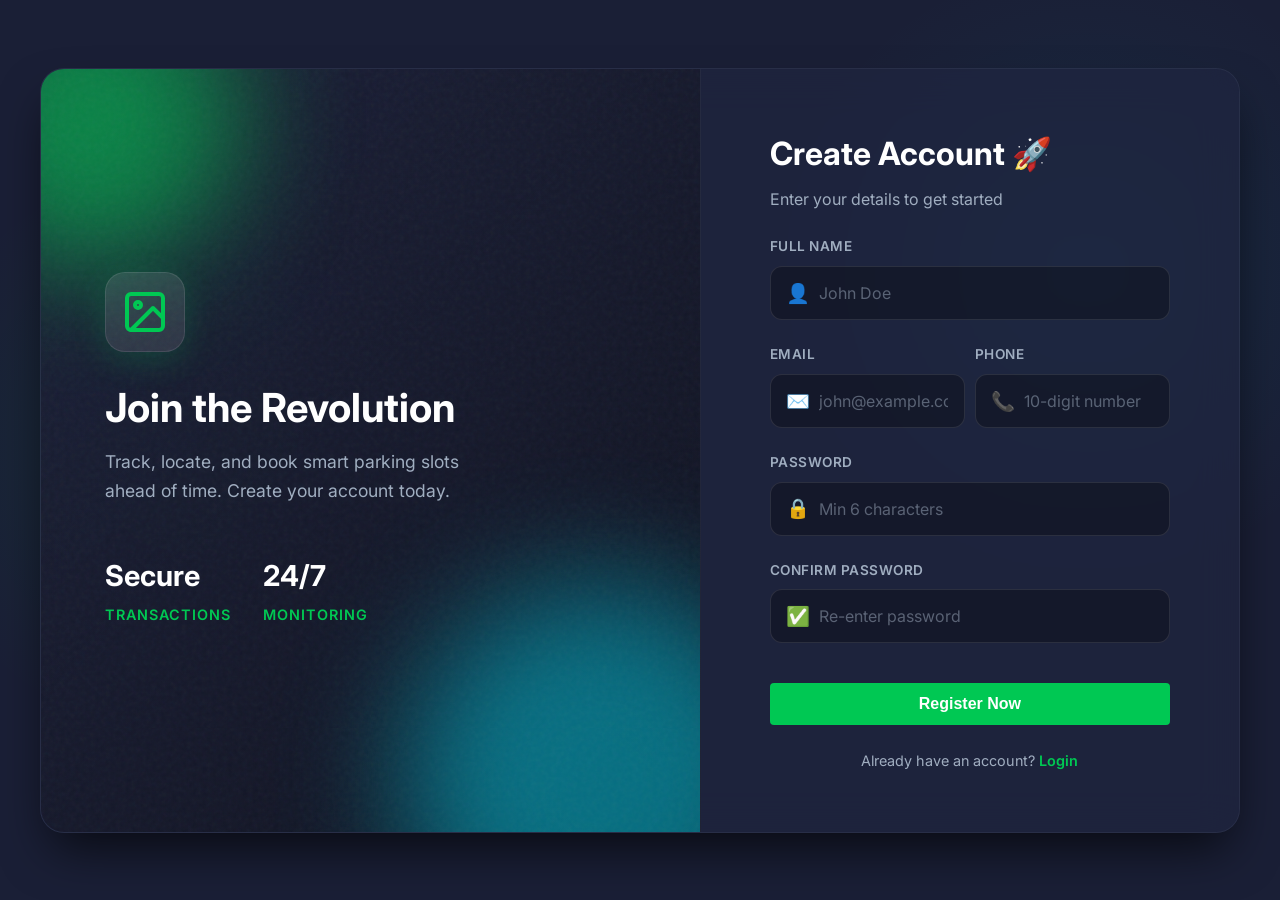
==== frontend/register.html @ a4e41d61 "Initialize Smart Parking & Tracking System with Modern UI/UX and Full-Stack Functionality" ====
<!DOCTYPE html>
<html lang="en">

<head>
    <meta charset="UTF-8">
    <meta name="viewport" content="width=device-width, initial-scale=1.0">
    <title>SmartPark - Register</title>
    <link rel="stylesheet" href="css/style.css">
</head>

<body class="auth-page">
    <div class="auth-split">
        <!-- Visual Branded Side -->
        <div class="auth-visual">
            <div class="visual-overlay"></div>
            <div class="visual-content">
                <div class="logo-mark">
                    <svg width="48" height="48" viewBox="0 0 24 24" fill="none" stroke="currentColor" stroke-width="2"
                        stroke-linecap="round" stroke-linejoin="round">
                        <rect x="3" y="3" width="18" height="18" rx="2" ry="2"></rect>
                        <circle cx="8.5" cy="8.5" r="1.5"></circle>
                        <path d="M21 15l-5-5L5 21"></path>
                    </svg>
                </div>
                <h2>Join the Revolution</h2>
                <p>Track, locate, and book smart parking slots ahead of time. Create your account today.</p>

                <div class="visual-stats">
                    <div class="v-stat">
                        <h4>Secure</h4>
                        <span>Transactions</span>
                    </div>
                    <div class="v-stat">
                        <h4>24/7</h4>
                        <span>Monitoring</span>
                    </div>
                </div>
            </div>
            <!-- Decorative Blobs -->
            <div class="blob blob-1"></div>
            <div class="blob blob-2"></div>
        </div>

        <!-- Form Side -->
        <div class="auth-form-side">
            <div class="auth-container">
                <div class="auth-header" style="margin-bottom: 1.5rem;">
                    <h1>Create Account 🚀</h1>
                    <p>Enter your details to get started</p>
                </div>

                <form id="registerForm">
                    <div class="form-group modern-input">
                        <label for="name">Full Name</label>
                        <div class="input-wrapper">
                            <span class="input-icon">👤</span>
                            <input type="text" id="name" required placeholder="John Doe">
                        </div>
                    </div>

                    <div class="form-group modern-input" style="display:flex; gap:10px;">
                        <div style="flex:1;">
                            <label for="email">Email</label>
                            <div class="input-wrapper">
                                <span class="input-icon">✉️</span>
                                <input type="email" id="email" required placeholder="john@example.com">
                            </div>
                        </div>
                        <div style="flex:1;">
                            <label for="phone">Phone</label>
                            <div class="input-wrapper">
                                <span class="input-icon">📞</span>
                                <input type="text" id="phone" required placeholder="10-digit number" pattern="\d{10}">
                            </div>
                        </div>
                    </div>

                    <div class="form-group modern-input">
                        <label for="password">Password</label>
                        <div class="input-wrapper">
                            <span class="input-icon">🔒</span>
                            <input type="password" id="password" required placeholder="Min 6 characters">
                        </div>
                    </div>

                    <div class="form-group modern-input">
                        <label for="confirm_password">Confirm Password</label>
                        <div class="input-wrapper">
                            <span class="input-icon">✅</span>
                            <input type="password" id="confirm_password" required placeholder="Re-enter password">
                        </div>
                    </div>

                    <div id="registerError" class="error-text" style="display: none;"></div>

                    <button type="submit" class="btn btn-primary btn-glow" id="registerBtn">Register Now</button>
                </form>

                <div class="auth-footer" style="margin-top: 1.5rem;">
                    <p>Already have an account? <a href="index.html">Login</a></p>
                </div>
            </div>
        </div>
    </div>
    <script src="js/auth.js"></script>
</body>

</html>
---- frontend/css/style.css ----
@import url('https://fonts.googleapis.com/css2?family=Inter:wght@300;400;500;600;700&display=swap');

:root {
  --primary: #1a1f36;
  /* Dark navy background */
  --secondary: #252b4a;
  /* Card background */
  --accent: #00c853;
  /* Green – available / success */
  --danger: #f44336;
  /* Red – occupied / error */
  --warning: #ff9800;
  /* Orange – expired */
  --info: #00acc1;
  /* Blue - informational */
  --vip: #ffd700;
  /* Gold – VIP slots */
  --text-primary: #ffffff;
  --text-secondary: #a0aec0;
  --card-shadow: 0 4px 20px rgba(0, 0, 0, 0.3);
  --border-radius: 8px;
  --transition: all 0.3s ease;
}

* {
  margin: 0;
  padding: 0;
  box-sizing: border-box;
}

body {
  font-family: 'Inter', 'Segoe UI', Tahoma, Geneva, Verdana, sans-serif;
  background-color: var(--primary);
  color: var(--text-primary);
  line-height: 1.6;
}

a {
  color: var(--accent);
  text-decoration: none;
  transition: var(--transition);
}

a:hover {
  filter: brightness(1.2);
}

/* ---------- Modern Auth Layout ---------- */
.auth-page {
  min-height: 100vh;
  margin: 0;
  display: flex;
  align-items: center;
  justify-content: center;
  background-color: var(--primary);
  /* Deep space navy */
  background-image:
    radial-gradient(circle at 15% 50%, rgba(0, 200, 83, 0.08), transparent 25%),
    radial-gradient(circle at 85% 30%, rgba(0, 172, 193, 0.08), transparent 25%);
}

.auth-split {
  display: flex;
  width: 100%;
  max-width: 1200px;
  min-height: 700px;
  height: 85vh;
  background: rgba(37, 43, 74, 0.4);
  border-radius: 24px;
  box-shadow: 0 25px 50px -12px rgba(0, 0, 0, 0.7);
  overflow: hidden;
  border: 1px solid rgba(255, 255, 255, 0.05);
  backdrop-filter: blur(20px);
  margin: 2rem;
}

/* --- Visual Branded Side --- */
.auth-visual {
  flex: 1.2;
  position: relative;
  background: linear-gradient(135deg, rgba(26, 31, 54, 0.9) 0%, rgba(13, 16, 29, 0.95) 100%);
  display: flex;
  flex-direction: column;
  justify-content: center;
  padding: 4rem;
  overflow: hidden;
  border-right: 1px solid rgba(255, 255, 255, 0.05);
}

.visual-overlay {
  position: absolute;
  top: 0;
  left: 0;
  right: 0;
  bottom: 0;
  background: url('data:image/svg+xml;utf8,<svg viewBox="0 0 200 200" xmlns="http://www.w3.org/2000/svg"><filter id="noiseFilter"><feTurbulence type="fractalNoise" baseFrequency="0.65" numOctaves="3" stitchTiles="stitch"/></filter><rect width="100%" height="100%" filter="url(%23noiseFilter)" opacity="0.05"/></svg>');
  pointer-events: none;
  z-index: 1;
}

.auth-visual .blob {
  position: absolute;
  border-radius: 50%;
  filter: blur(60px);
  z-index: 0;
  opacity: 0.6;
}

.auth-visual .blob-1 {
  width: 300px;
  height: 300px;
  background: var(--accent);
  /* Green */
  top: -100px;
  left: -100px;
  animation: float 8s ease-in-out infinite alternate;
}

.auth-visual .blob-2 {
  width: 400px;
  height: 400px;
  background: var(--info);
  /* Cyan */
  bottom: -150px;
  right: -100px;
  animation: float 10s ease-in-out infinite alternate-reverse;
}

@keyframes float {
  0% {
    transform: translateY(0) scale(1);
  }

  100% {
    transform: translateY(30px) scale(1.1);
  }
}

.visual-content {
  position: relative;
  z-index: 2;
  max-width: 400px;
}

.logo-mark {
  background: rgba(255, 255, 255, 0.1);
  width: 80px;
  height: 80px;
  border-radius: 20px;
  display: flex;
  align-items: center;
  justify-content: center;
  margin-bottom: 2rem;
  box-shadow: 0 8px 32px rgba(0, 200, 83, 0.2);
  border: 1px solid rgba(255, 255, 255, 0.1);
  color: var(--accent);
}

.visual-content h2 {
  font-size: 2.5rem;
  font-weight: 700;
  color: #fff;
  margin-bottom: 1rem;
  line-height: 1.2;
}

.visual-content p {
  font-size: 1.1rem;
  color: var(--text-secondary);
  line-height: 1.6;
  margin-bottom: 3rem;
}

.visual-stats {
  display: flex;
  gap: 2rem;
}

.v-stat h4 {
  font-size: 1.8rem;
  color: var(--text-primary);
  margin-bottom: 0.2rem;
}

.v-stat span {
  font-size: 0.9rem;
  color: var(--accent);
  text-transform: uppercase;
  letter-spacing: 1px;
  font-weight: 600;
}

/* --- Form Side --- */
.auth-form-side {
  flex: 1;
  display: flex;
  align-items: center;
  justify-content: center;
  padding: 3rem;
  background: rgba(30, 35, 60, 0.3);
}

.auth-container {
  width: 100%;
  max-width: 400px;
  animation: slideInUp 0.6s ease;
}

@keyframes slideInUp {
  from {
    opacity: 0;
    transform: translateY(20px);
  }

  to {
    opacity: 1;
    transform: translateY(0);
  }
}

.auth-header {
  text-align: left;
  margin-bottom: 2.5rem;
}

.auth-header h1 {
  font-size: 2rem;
  font-weight: 700;
  color: #fff;
  margin-bottom: 0.5rem;
}

.auth-header p {
  color: var(--text-secondary);
  font-size: 1rem;
}

/* Modern Input Styles */
.modern-input {
  margin-bottom: 1.5rem;
}

.modern-input label {
  display: block;
  font-size: 0.85rem;
  font-weight: 600;
  color: var(--text-secondary);
  margin-bottom: 0.5rem;
  text-transform: uppercase;
  letter-spacing: 0.5px;
}

.input-wrapper {
  position: relative;
  display: flex;
  align-items: center;
}

.input-icon {
  position: absolute;
  left: 1rem;
  color: var(--text-secondary);
  font-size: 1.2rem;
}

.input-wrapper input {
  width: 100%;
  padding: 1rem 1rem 1rem 3rem;
  background: rgba(0, 0, 0, 0.3);
  border: 1px solid rgba(255, 255, 255, 0.1);
  border-radius: 12px;
  color: #fff;
  font-size: 1rem;
  font-family: 'Inter', sans-serif;
  transition: all 0.3s ease;
}

.input-wrapper input::placeholder {
  color: rgba(160, 174, 192, 0.5);
}

.input-wrapper input:focus {
  outline: none;
  border-color: var(--accent);
  background: rgba(0, 200, 83, 0.05);
  box-shadow: 0 0 0 4px rgba(0, 200, 83, 0.1);
}

/* Modern Glowing Button */
.btn-glow {
  width: 100%;
  padding: 1rem;
  font-size: 1rem;
  font-weight: 600;
  border-radius: 12px;
  position: relative;
  overflow: hidden;
  margin-top: 1rem;
  background: linear-gradient(135deg, #00c853 0%, #00acc1 100%);
  border: none;
  color: #fff;
  z-index: 1;
}

.btn-glow::before {
  content: '';
  position: absolute;
  top: 0;
  left: 0;
  right: 0;
  bottom: 0;
  background: linear-gradient(135deg, #00acc1 0%, #00c853 100%);
  z-index: -1;
  transition: opacity 0.4s ease;
  opacity: 0;
}

.btn-glow:hover::before {
  opacity: 1;
}

.btn-glow:hover {
  transform: translateY(-2px);
  box-shadow: 0 10px 25px rgba(0, 200, 83, 0.3);
}

/* Footer link */
.auth-footer {
  text-align: center;
  margin-top: 2rem;
  color: var(--text-secondary);
  font-size: 0.95rem;
}

.auth-footer a {
  color: var(--accent);
  font-weight: 600;
  text-decoration: none;
  position: relative;
}

.auth-footer a::after {
  content: '';
  position: absolute;
  width: 100%;
  transform: scaleX(0);
  height: 2px;
  bottom: -2px;
  left: 0;
  background-color: var(--accent);
  transform-origin: bottom right;
  transition: transform 0.25s ease-out;
}

.auth-footer a:hover::after {
  transform: scaleX(1);
  transform-origin: bottom left;
}

/* Auth Responsive Mobile */
@media (max-width: 992px) {
  .auth-split {
    flex-direction: column;
    height: auto;
    min-height: auto;
    margin: 1rem;
  }

  .auth-visual {
    padding: 3rem 2rem;
    flex: none;
  }

  .visual-content h2 {
    font-size: 2rem;
  }

  .visual-content p {
    margin-bottom: 1.5rem;
  }

  .auth-form-side {
    padding: 3rem 2rem;
  }
}

/* Original Fallbacks for form-group */

.btn {
  display: inline-block;
  width: 100%;
  padding: 0.75rem 1.5rem;
  border: none;
  border-radius: 4px;
  cursor: pointer;
  font-size: 1rem;
  font-weight: 600;
  text-align: center;
  transition: var(--transition);
}

.btn-primary {
  background: var(--accent);
  color: #fff;
}

.btn-primary:hover {
  background: #00e676;
}

.btn-danger {
  background: var(--danger);
  color: #fff;
}

.btn-danger:hover {
  background: #ff5252;
}

.btn-outline {
  background: transparent;
  border: 1px solid var(--accent);
  color: var(--accent);
}

.btn-outline:hover {
  background: var(--accent);
  color: #fff;
}

.auth-footer {
  text-align: center;
  margin-top: 1.5rem;
  font-size: 0.9rem;
  color: var(--text-secondary);
}

.error-text {
  color: var(--danger);
  font-size: 0.85rem;
  margin-bottom: 1rem;
  text-align: center;
}

/* Layout */
.app-container {
  display: flex;
  min-height: 100vh;
}

.sidebar {
  width: 270px;
  background: var(--secondary);
  padding: 2.5rem 0;
  display: flex;
  flex-direction: column;
  border-right: 1px solid rgba(255, 255, 255, 0.03);
  box-shadow: 10px 0 30px rgba(0, 0, 0, 0.2);
}

.sidebar-header {
  padding: 0 2rem 2.5rem;
  margin-bottom: 1.5rem;
  text-align: center;
}

.sidebar-header h2 {
  color: #fff;
  font-size: 1.6rem;
  font-weight: 800;
  letter-spacing: -0.5px;
  display: flex;
  align-items: center;
  justify-content: center;
  gap: 0.5rem;
}

.sidebar-header h2::before {
  content: '🅿️';
  font-size: 1.4rem;
}

.nav-links {
  list-style: none;
}

.nav-links li {
  margin-bottom: 0.25rem;
  padding: 0 1rem;
}

.nav-links a {
  display: flex;
  align-items: center;
  padding: 0.85rem 1.5rem;
  color: var(--text-secondary);
  border-radius: 12px;
  font-weight: 500;
  transition: all 0.3s ease;
  gap: 1rem;
}

.nav-links a:hover {
  background: rgba(255, 255, 255, 0.05);
  color: #fff;
  transform: translateX(5px);
}

.nav-links a.active {
  background: linear-gradient(90deg, rgba(0, 200, 83, 0.15) 0%, transparent 100%);
  color: var(--accent);
  font-weight: 600;
  box-shadow: inset 4px 0 0 var(--accent);
}

.main-content {
  flex: 1;
  padding: 2rem;
  overflow-y: auto;
}

.header {
  display: flex;
  justify-content: space-between;
  align-items: center;
  margin-bottom: 2rem;
  padding-bottom: 1rem;
  border-bottom: 1px solid rgba(255, 255, 255, 0.05);
}

/* Dashboard Stats */
.stats-grid {
  display: grid;
  grid-template-columns: repeat(auto-fit, minmax(200px, 1fr));
  gap: 1.5rem;
  margin-bottom: 2rem;
}

.stat-card {
  background: var(--secondary);
  padding: 1.5rem;
  border-radius: var(--border-radius);
  box-shadow: var(--card-shadow);
  display: flex;
  flex-direction: column;
}

.stat-card h3 {
  font-size: 0.9rem;
  color: var(--text-secondary);
  margin-bottom: 0.5rem;
}

.stat-card .value {
  font-size: 2rem;
  font-weight: 700;
}

.stat-card.available .value {
  color: var(--accent);
}

.stat-card.occupied .value {
  color: var(--danger);
}

.stat-card.total .value {
  color: var(--info);
}

.stat-card.revenue .value {
  color: var(--vip);
}

.section-title {
  margin: 2rem 0 1rem;
  color: var(--text-primary);
  font-size: 1.2rem;
  border-bottom: 1px solid rgba(255, 255, 255, 0.1);
  padding-bottom: 0.5rem;
}

/* Loader */
.loader {
  border: 4px solid rgba(255, 255, 255, 0.1);
  border-top-color: var(--accent);
  border-radius: 50%;
  width: 30px;
  height: 30px;
  animation: spin 1s linear infinite;
  margin: 2rem auto;
}

@keyframes spin {
  100% {
    transform: rotate(360deg);
  }
}

/* Slots View */
.filter-bar {
  display: flex;
  gap: 1rem;
  margin-bottom: 2rem;
  background: var(--secondary);
  padding: 1rem;
  border-radius: var(--border-radius);
}

.slot-grid {
  display: grid;
  grid-template-columns: repeat(auto-fill, minmax(150px, 1fr));
  gap: 1rem;
}

.slot-card {
  padding: 1.5rem 1rem;
  border-radius: 16px;
  text-align: center;
  cursor: pointer;
  transition: all 0.3s cubic-bezier(0.4, 0, 0.2, 1);
  color: #fff;
  display: flex;
  flex-direction: column;
  justify-content: center;
  align-items: center;
  min-height: 140px;
  position: relative;
  overflow: hidden;
  border: 1px solid rgba(255, 255, 255, 0.05);
}

.slot-card::after {
  content: '';
  position: absolute;
  top: -50%;
  left: -50%;
  width: 200%;
  height: 200%;
  background: radial-gradient(circle, rgba(255, 255, 255, 0.1) 0%, transparent 70%);
  opacity: 0;
  transition: opacity 0.3s ease;
}

.slot-card:hover {
  transform: translateY(-8px) scale(1.02);
  box-shadow: 0 10px 30px rgba(0, 0, 0, 0.3);
}

.slot-card:hover::after {
  opacity: 1;
}

.slot-card h3 {
  margin-bottom: 0.25rem;
  font-size: 1.4rem;
  font-weight: 700;
  text-shadow: 0 2px 4px rgba(0, 0, 0, 0.2);
}

.slot-card p {
  font-size: 0.8rem;
  font-weight: 500;
  text-transform: uppercase;
  letter-spacing: 0.5px;
}

.slot-card.Available {
  background: linear-gradient(135deg, #00c853 0%, #00e676 100%);
  border-color: rgba(0, 200, 83, 0.4);
  box-shadow: 0 4px 15px rgba(0, 200, 83, 0.2);
}

.slot-card.Occupied {
  background: linear-gradient(135deg, #ff1744 0%, #d50000 100%);
  border-color: rgba(255, 23, 68, 0.4);
  box-shadow: 0 4px 15px rgba(255, 23, 68, 0.2);
  cursor: not-allowed;
}

.slot-card.Blocked {
  background: linear-gradient(135deg, #424242 0%, #212121 100%);
  border-color: rgba(66, 66, 66, 0.4);
  box-shadow: 0 4px 15px rgba(0, 0, 0, 0.2);
  cursor: not-allowed;
  opacity: 0.6;
}

.slot-card.vip {
  border: 2px solid var(--vip);
  position: relative;
}

.slot-card.vip::after {
  content: "VIP";
  position: absolute;
  top: -10px;
  right: -10px;
  background: var(--vip);
  color: #000;
  font-size: 0.7rem;
  font-weight: bold;
  padding: 2px 6px;
  border-radius: 10px;
}

/* Tables */
.table-container {
  overflow-x: auto;
  background: var(--secondary);
  border-radius: 20px;
  padding: 1.5rem;
  box-shadow: var(--card-shadow);
  border: 1px solid rgba(255, 255, 255, 0.05);
}

table {
  width: 100%;
  border-collapse: separate;
  border-spacing: 0 0.5rem;
}

th,
td {
  padding: 1.25rem 1rem;
  text-align: left;
}

th {
  color: var(--text-secondary);
  font-weight: 600;
  font-size: 0.85rem;
  text-transform: uppercase;
  letter-spacing: 1px;
  border: none;
}

td {
  background: rgba(255, 255, 255, 0.02);
  border-top: 1px solid rgba(255, 255, 255, 0.05);
  border-bottom: 1px solid rgba(255, 255, 255, 0.05);
}

td:first-child {
  border-left: 1px solid rgba(255, 255, 255, 0.05);
  border-top-left-radius: 12px;
  border-bottom-left-radius: 12px;
}

td:last-child {
  border-right: 1px solid rgba(255, 255, 255, 0.05);
  border-top-right-radius: 12px;
  border-bottom-right-radius: 12px;
}

tr:hover td {
  background: rgba(255, 255, 255, 0.05);
  border-color: rgba(0, 200, 83, 0.3);
}

/* Badges */
.badge {
  padding: 0.25rem 0.5rem;
  border-radius: 4px;
  font-size: 0.85rem;
  font-weight: 600;
  display: inline-block;
}

.badge-Active {
  background: var(--accent);
  color: #fff;
}

.badge-Expired {
  background: var(--warning);
  color: #fff;
}

.badge-Cancelled {
  background: var(--danger);
  color: #fff;
}

.badge-Completed {
  background: #607d8b;
  color: #fff;
}

.badge-Pending {
  background: #9e9e9e;
  color: #fff;
}

.badge-Paid {
  background: var(--accent);
  color: #fff;
}

/* Modals */
.modal {
  display: none;
  position: fixed;
  top: 0;
  left: 0;
  width: 100%;
  height: 100%;
  background: rgba(0, 0, 0, 0.7);
  z-index: 1000;
  justify-content: center;
  align-items: center;
}

.modal.active {
  display: flex;
}

.modal-content {
  background: var(--secondary);
  padding: 2.5rem;
  border-radius: var(--border-radius);
  width: 100%;
  max-width: 500px;
  position: relative;
}

.close-modal {
  position: absolute;
  top: 1rem;
  right: 1.5rem;
  font-size: 1.5rem;
  cursor: pointer;
  color: var(--text-secondary);
}

/* Finder Result */
.finder-result {
  margin-top: 2rem;
  display: none;
}

.finder-result.active {
  display: block;
  animation: fadeIn 0.5s ease;
}

@keyframes fadeIn {
  from {
    opacity: 0;
    transform: translateY(10px);
  }

  to {
    opacity: 1;
    transform: translateY(0);
  }
}

/* Toast */
.toast-container {
  position: fixed;
  bottom: 2rem;
  right: 2rem;
  z-index: 9999;
}

.toast {
  background: var(--secondary);
  color: #fff;
  padding: 1rem 1.5rem;
  border-radius: 4px;
  margin-top: 0.5rem;
  box-shadow: 0 4px 12px rgba(0, 0, 0, 0.5);
  display: flex;
  align-items: center;
  gap: 0.5rem;
  border-left: 4px solid var(--info);
  animation: slideIn 0.3s ease;
}

.toast.success {
  border-color: var(--accent);
}

.toast.error {
  border-color: var(--danger);
}

.toast.warning {
  border-color: var(--warning);
}

@keyframes slideIn {
  from {
    transform: translateX(100%);
    opacity: 0;
  }

  to {
    transform: translateX(0);
    opacity: 1;
  }
}

/* ── Hamburger Menu ── */
.hamburger {
  display: none;
  background: none;
  border: none;
  font-size: 1.8rem;
  color: var(--text-primary);
  cursor: pointer;
  padding: 0.5rem;
  z-index: 1001;
}

/* ── Responsive / Mobile ── */
@media (max-width: 768px) {
  .hamburger {
    display: block;
  }

  .app-container {
    flex-direction: column;
  }

  .sidebar {
    position: fixed;
    top: 0;
    left: -260px;
    height: 100vh;
    z-index: 1000;
    transition: left 0.3s ease;
    width: 250px;
  }

  .sidebar.open {
    left: 0;
  }

  .sidebar-overlay {
    display: none;
    position: fixed;
    top: 0;
    left: 0;
    width: 100%;
    height: 100%;
    background: rgba(0, 0, 0, 0.5);
    z-index: 999;
  }

  .sidebar-overlay.open {
    display: block;
  }

  .main-content {
    padding: 1rem;
  }

  .header {
    flex-direction: column;
    align-items: flex-start;
    gap: 0.5rem;
  }

  .stats-grid {
    grid-template-columns: 1fr 1fr;
  }

  .slot-grid {
    grid-template-columns: repeat(auto-fill, minmax(120px, 1fr));
  }

  .filter-bar {
    flex-direction: column;
  }

  .booking-container {
    flex-direction: column !important;
  }

  .table-container {
    font-size: 0.85rem;
  }

  th,
  td {
    padding: 0.5rem;
  }
}

@media (max-width: 480px) {
  .stats-grid {
    grid-template-columns: 1fr;
  }

  .slot-grid {
    grid-template-columns: repeat(auto-fill, minmax(100px, 1fr));
  }

  .modal-content {
    margin: 1rem;
    padding: 1.5rem;
  }
}

/* ── Scrollbar Styling ── */
::-webkit-scrollbar {
  width: 8px;
}

::-webkit-scrollbar-track {
  background: var(--primary);
}

::-webkit-scrollbar-thumb {
  background: rgba(255, 255, 255, 0.15);
  border-radius: 4px;
}

::-webkit-scrollbar-thumb:hover {
  background: rgba(255, 255, 255, 0.25);
}

/* ── Selection ── */
::selection {
  background: rgba(0, 200, 83, 0.3);
  color: #fff;
}
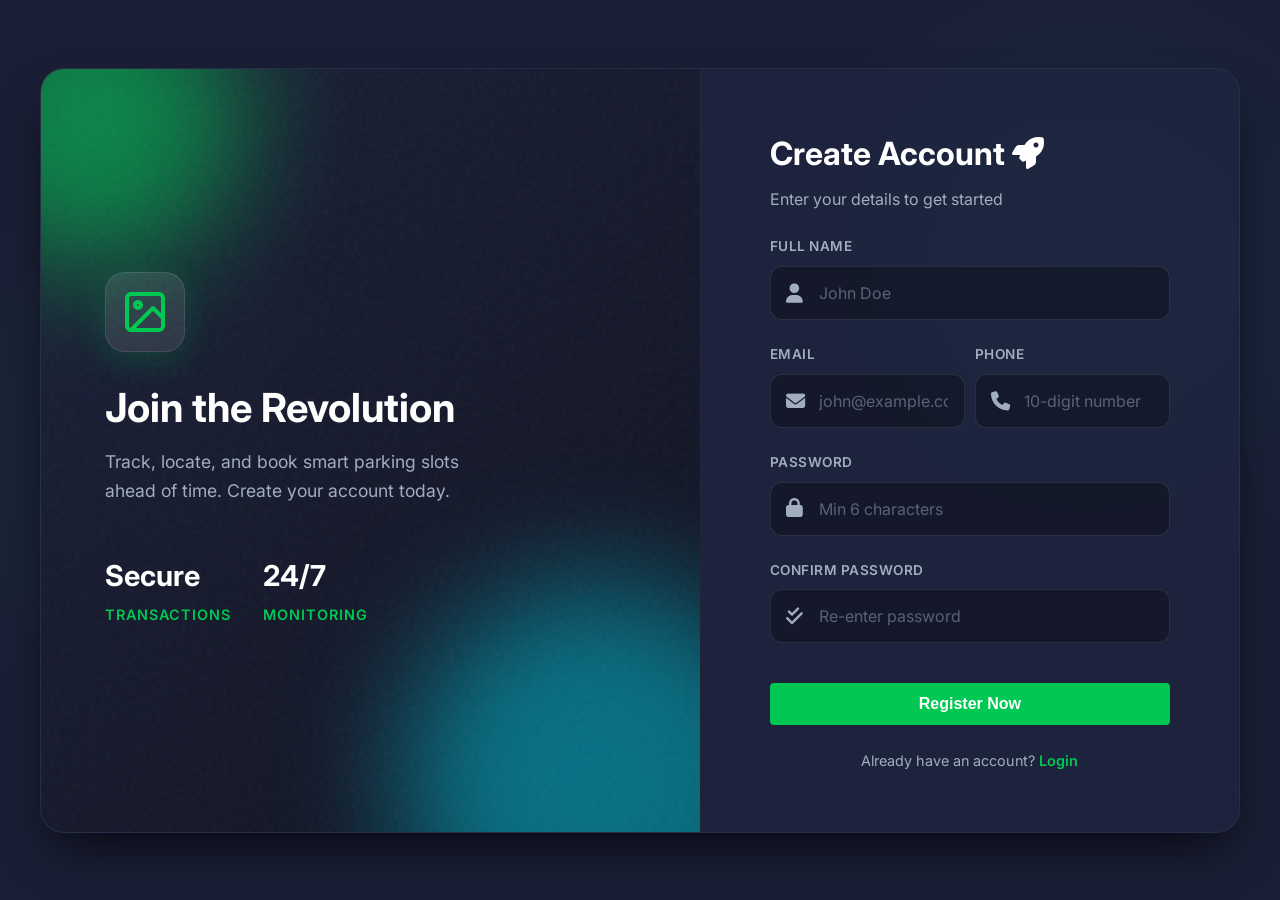
==== commit e54c275d: "UI Modernization: Replaced all emojis with Font Awesome icons for a professional corporate aesthetic" ====
--- a/frontend/register.html
+++ b/frontend/register.html
@@ -6,6 +6,7 @@
     <meta name="viewport" content="width=device-width, initial-scale=1.0">
     <title>SmartPark - Register</title>
     <link rel="stylesheet" href="css/style.css">
+    <link rel="stylesheet" href="https://cdnjs.cloudflare.com/ajax/libs/font-awesome/6.4.0/css/all.min.css">
 </head>
 
 <body class="auth-page">
@@ -45,7 +46,7 @@
         <div class="auth-form-side">
             <div class="auth-container">
                 <div class="auth-header" style="margin-bottom: 1.5rem;">
-                    <h1>Create Account 🚀</h1>
+                    <h1>Create Account <i class="fas fa-rocket"></i></h1>
                     <p>Enter your details to get started</p>
                 </div>
 
@@ -53,7 +54,7 @@
                     <div class="form-group modern-input">
                         <label for="name">Full Name</label>
                         <div class="input-wrapper">
-                            <span class="input-icon">👤</span>
+                            <span class="input-icon"><i class="fas fa-user"></i></span>
                             <input type="text" id="name" required placeholder="John Doe">
                         </div>
                     </div>
@@ -62,14 +63,14 @@
                         <div style="flex:1;">
                             <label for="email">Email</label>
                             <div class="input-wrapper">
-                                <span class="input-icon">✉️</span>
+                                <span class="input-icon"><i class="fas fa-envelope"></i></span>
                                 <input type="email" id="email" required placeholder="john@example.com">
                             </div>
                         </div>
                         <div style="flex:1;">
                             <label for="phone">Phone</label>
                             <div class="input-wrapper">
-                                <span class="input-icon">📞</span>
+                                <span class="input-icon"><i class="fas fa-phone"></i></span>
                                 <input type="text" id="phone" required placeholder="10-digit number" pattern="\d{10}">
                             </div>
                         </div>
@@ -78,7 +79,7 @@
                     <div class="form-group modern-input">
                         <label for="password">Password</label>
                         <div class="input-wrapper">
-                            <span class="input-icon">🔒</span>
+                            <span class="input-icon"><i class="fas fa-lock"></i></span>
                             <input type="password" id="password" required placeholder="Min 6 characters">
                         </div>
                     </div>
@@ -86,7 +87,7 @@
                     <div class="form-group modern-input">
                         <label for="confirm_password">Confirm Password</label>
                         <div class="input-wrapper">
-                            <span class="input-icon">✅</span>
+                            <span class="input-icon"><i class="fas fa-check-double"></i></span>
                             <input type="password" id="confirm_password" required placeholder="Re-enter password">
                         </div>
                     </div>
--- a/frontend/css/style.css
+++ b/frontend/css/style.css
@@ -476,7 +476,10 @@
 }
 
 .sidebar-header h2::before {
-  content: '🅿️';
+  content: '\f541';
+  /* fa-square-p */
+  font-family: "Font Awesome 6 Free";
+  font-weight: 900;
   font-size: 1.4rem;
 }
 
@@ -499,6 +502,73 @@
   transition: all 0.3s ease;
   gap: 1rem;
 }
+
+.nav-links a::before {
+  font-family: "Font Awesome 6 Free";
+  font-weight: 900;
+  width: 20px;
+  text-align: center;
+}
+
+/* User Sidebar Icons */
+.nav-links li:nth-child(1) a::before {
+  content: '\f015';
+}
+
+/* fa-house */
+.nav-links li:nth-child(2) a::before {
+  content: '\f541';
+}
+
+/* fa-square-p */
+.nav-links li:nth-child(3) a::before {
+  content: '\f002';
+}
+
+/* fa-magnifying-glass */
+.nav-links li:nth-child(4) a::before {
+  content: '\f1da';
+}
+
+/* fa-clock-rotate-left */
+.nav-links li:nth-child(5) a::before {
+  content: '\f009';
+}
+
+/* fa-table-cells */
+.nav-links li:nth-child(6) a::before {
+  content: '\f2f5';
+}
+
+/* fa-right-from-bracket */
+
+/* Admin Sidebar Icons (Specialized handling for Admin) */
+.sidebar-header h2:contains("Admin")+.nav-links li:nth-child(1) a::before {
+  content: '\f0e4';
+}
+
+/* fa-gauge */
+.sidebar-header h2:contains("Admin")+.nav-links li:nth-child(2) a::before {
+  content: '\f328';
+}
+
+/* fa-eye */
+.sidebar-header h2:contains("Admin")+.nav-links li:nth-child(3) a::before {
+  content: '\f7d9';
+}
+
+/* fa-tools */
+.sidebar-header h2:contains("Admin")+.nav-links li:nth-child(4) a::before {
+  content: '\f067';
+}
+
+/* fa-plus */
+.sidebar-header h2:contains("Admin")+.nav-links li:nth-child(5) a::before {
+  content: '\f1da';
+}
+
+/* fa-clock-rotate-left */
+
 
 .nav-links a:hover {
   background: rgba(255, 255, 255, 0.05);
